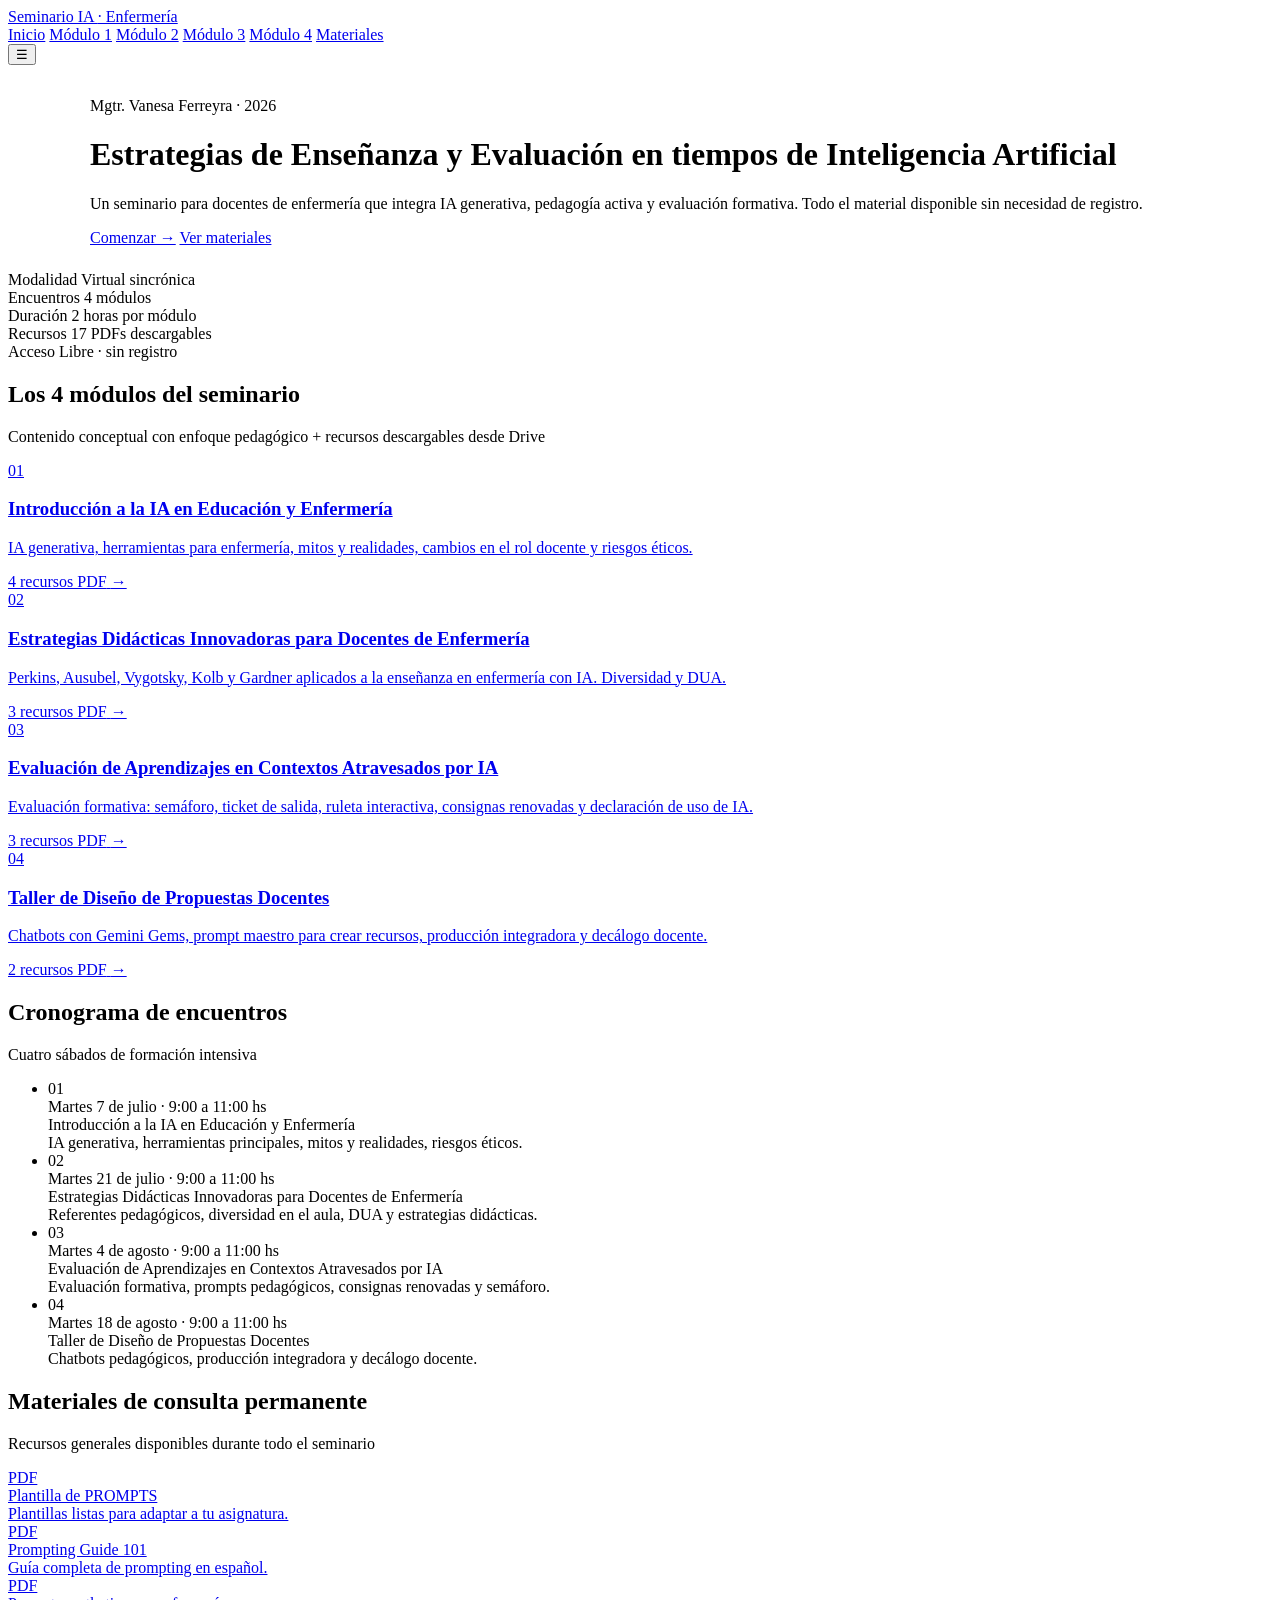
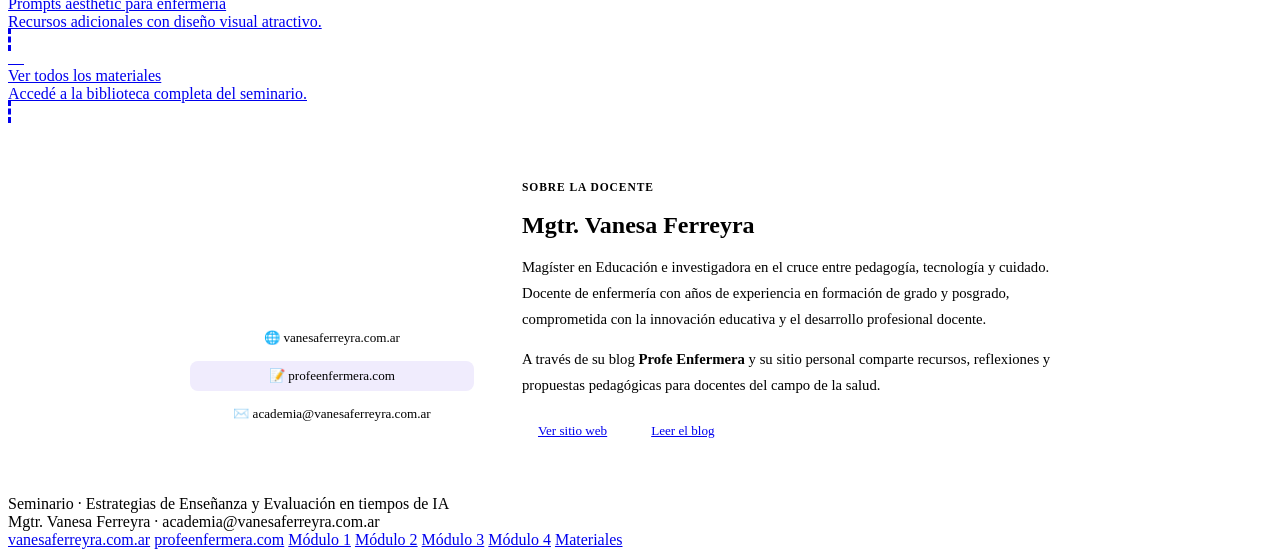
==== index.html @ 8adda46d "Agrego páginas" ====
<!DOCTYPE html>
<html lang="es">
<head>
  <meta charset="UTF-8">
  <meta name="viewport" content="width=device-width, initial-scale=1.0">
  <title>Seminario IA · Estrategias de Enseñanza y Evaluación</title>
  <link rel="preconnect" href="https://fonts.googleapis.com">
  <link href="https://fonts.googleapis.com/css2?family=Inter:wght@400;500;600;700;800&display=swap" rel="stylesheet">
  <link rel="stylesheet" href="assets/css/styles.css">
</head>
<body>

<header class="site-header">
  <div class="nav-inner">
    <a href="index.html" class="brand">Seminario IA <span>· Enfermería</span></a>
    <nav class="main-nav" id="mainNav">
      <a href="index.html" class="active">Inicio</a>
      <a href="modulo-1.html">Módulo 1</a>
      <a href="modulo-2.html">Módulo 2</a>
      <a href="modulo-3.html">Módulo 3</a>
      <a href="modulo-4.html">Módulo 4</a>
      <a href="materiales.html">Materiales</a>
    </nav>
    <button class="menu-btn" onclick="document.getElementById('mainNav').classList.toggle('open')" aria-label="Menú">☰</button>
  </div>
</header>

<main>
  <div class="hero" style="max-width:1100px; margin-left:auto; margin-right:auto; margin-top:2rem; margin-bottom:0;">
    <p class="eyebrow">Mgtr. Vanesa Ferreyra · 2026</p>
    <h1>Estrategias de Enseñanza y Evaluación en tiempos de Inteligencia Artificial</h1>
    <p class="lead">Un seminario para docentes de enfermería que integra IA generativa, pedagogía activa y evaluación formativa. Todo el material disponible sin necesidad de registro.</p>
    <div class="hero-actions">
      <a href="modulo-1.html" class="btn btn-white">Comenzar →</a>
      <a href="materiales.html" class="btn btn-outline-white">Ver materiales</a>
    </div>
  </div>

  <div class="container">
    <div class="info-strip" style="margin-top:1.5rem;">
      <div class="info-item">
        <span class="info-label">Modalidad</span>
        <span class="info-value">Virtual sincrónica</span>
      </div>
      <div class="info-item">
        <span class="info-label">Encuentros</span>
        <span class="info-value">4 módulos</span>
      </div>
      <div class="info-item">
        <span class="info-label">Duración</span>
        <span class="info-value">2 horas por módulo</span>
      </div>
      <div class="info-item">
        <span class="info-label">Recursos</span>
        <span class="info-value">17 PDFs descargables</span>
      </div>
      <div class="info-item">
        <span class="info-label">Acceso</span>
        <span class="info-value">Libre · sin registro</span>
      </div>
    </div>

    <section>
      <div class="section-header">
        <h2>Los 4 módulos del seminario</h2>
        <p>Contenido conceptual con enfoque pedagógico + recursos descargables desde Drive</p>
      </div>
      <div class="modules-grid">
        <a href="modulo-1.html" class="module-card m1">
          <div class="card-num">01</div>
          <h3>Introducción a la IA en Educación y Enfermería</h3>
          <p>IA generativa, herramientas para enfermería, mitos y realidades, cambios en el rol docente y riesgos éticos.</p>
          <div class="card-footer">
            <span class="badge">4 recursos PDF</span>
            <span class="arrow">→</span>
          </div>
        </a>
        <a href="modulo-2.html" class="module-card m2">
          <div class="card-num">02</div>
          <h3>Estrategias Didácticas Innovadoras para Docentes de Enfermería</h3>
          <p>Perkins, Ausubel, Vygotsky, Kolb y Gardner aplicados a la enseñanza en enfermería con IA. Diversidad y DUA.</p>
          <div class="card-footer">
            <span class="badge violet">3 recursos PDF</span>
            <span class="arrow">→</span>
          </div>
        </a>
        <a href="modulo-3.html" class="module-card m3">
          <div class="card-num">03</div>
          <h3>Evaluación de Aprendizajes en Contextos Atravesados por IA</h3>
          <p>Evaluación formativa: semáforo, ticket de salida, ruleta interactiva, consignas renovadas y declaración de uso de IA.</p>
          <div class="card-footer">
            <span class="badge">3 recursos PDF</span>
            <span class="arrow">→</span>
          </div>
        </a>
        <a href="modulo-4.html" class="module-card m4">
          <div class="card-num">04</div>
          <h3>Taller de Diseño de Propuestas Docentes</h3>
          <p>Chatbots con Gemini Gems, prompt maestro para crear recursos, producción integradora y decálogo docente.</p>
          <div class="card-footer">
            <span class="badge violet">2 recursos PDF</span>
            <span class="arrow">→</span>
          </div>
        </a>
      </div>
    </section>

    <section>
      <div class="section-header">
        <h2>Cronograma de encuentros</h2>
        <p>Cuatro sábados de formación intensiva</p>
      </div>
      <ul class="crono-list">
        <li class="crono-item">
          <div class="crono-dot">01</div>
          <div class="crono-body">
            <div class="crono-fecha">Martes 7 de julio · 9:00 a 11:00 hs</div>
            <div class="crono-titulo">Introducción a la IA en Educación y Enfermería</div>
            <div class="crono-desc">IA generativa, herramientas principales, mitos y realidades, riesgos éticos.</div>
          </div>
        </li>
        <li class="crono-item">
          <div class="crono-dot">02</div>
          <div class="crono-body">
            <div class="crono-fecha">Martes 21 de julio · 9:00 a 11:00 hs</div>
            <div class="crono-titulo">Estrategias Didácticas Innovadoras para Docentes de Enfermería</div>
            <div class="crono-desc">Referentes pedagógicos, diversidad en el aula, DUA y estrategias didácticas.</div>
          </div>
        </li>
        <li class="crono-item">
          <div class="crono-dot">03</div>
          <div class="crono-body">
            <div class="crono-fecha">Martes 4 de agosto · 9:00 a 11:00 hs</div>
            <div class="crono-titulo">Evaluación de Aprendizajes en Contextos Atravesados por IA</div>
            <div class="crono-desc">Evaluación formativa, prompts pedagógicos, consignas renovadas y semáforo.</div>
          </div>
        </li>
        <li class="crono-item">
          <div class="crono-dot">04</div>
          <div class="crono-body">
            <div class="crono-fecha">Martes 18 de agosto · 9:00 a 11:00 hs</div>
            <div class="crono-titulo">Taller de Diseño de Propuestas Docentes</div>
            <div class="crono-desc">Chatbots pedagógicos, producción integradora y decálogo docente.</div>
          </div>
        </li>
      </ul>
    </section>

    <section>
      <div class="section-header">
        <h2>Materiales de consulta permanente</h2>
        <p>Recursos generales disponibles durante todo el seminario</p>
      </div>
      <div class="mat-grid">
        <a href="https://drive.google.com/file/d/1xxf7FbeFFylWD41RnSIHN97Y6MqNfSrp/view?usp=sharing" target="_blank" rel="noopener" class="mat-card">
          <div class="mat-card-icon">PDF</div>
          <div>
            <div class="mat-card-title">Plantilla de PROMPTS</div>
            <div class="mat-card-desc">Plantillas listas para adaptar a tu asignatura.</div>
          </div>
        </a>
        <a href="https://drive.google.com/file/d/1szyNIgpSLmJM1_2e3MrMaSGgRlUHOUMF/view?usp=sharing" target="_blank" rel="noopener" class="mat-card">
          <div class="mat-card-icon">PDF</div>
          <div>
            <div class="mat-card-title">Prompting Guide 101</div>
            <div class="mat-card-desc">Guía completa de prompting en español.</div>
          </div>
        </a>
        <a href="https://drive.google.com/file/d/1QCzklN49kQYVPf1cTqtvOMLI3TJ10Muz/view?usp=sharing" target="_blank" rel="noopener" class="mat-card">
          <div class="mat-card-icon">PDF</div>
          <div>
            <div class="mat-card-title">Prompts aesthetic para enfermería</div>
            <div class="mat-card-desc">Recursos adicionales con diseño visual atractivo.</div>
          </div>
        </a>
        <a href="materiales.html" class="mat-card" style="border-style: dashed; background: var(--surface-soft);">
          <div class="mat-card-icon" style="background:var(--primary); color:white;">→</div>
          <div>
            <div class="mat-card-title" style="color: var(--primary);">Ver todos los materiales</div>
            <div class="mat-card-desc">Accedé a la biblioteca completa del seminario.</div>
          </div>
        </a>
      </div>
    </section>
  </div>
</main>


<section style="background: var(--surface); border-top: 1px solid var(--border); padding: 3rem 0;">
  <div class="container">
    <div style="display:grid; grid-template-columns:1fr 2fr; gap:3rem; align-items:center; max-width:900px; margin:0 auto;">
      <div style="text-align:center;">
        <div style="width:120px; height:120px; border-radius:50%; background:linear-gradient(135deg,var(--primary),var(--accent)); margin:0 auto 1rem; display:flex; align-items:center; justify-content:center; font-size:2.5rem; color:white; font-weight:700;">VF</div>
        <div style="display:flex; flex-direction:column; gap:8px; margin-top:1rem;">
          <a href="https://www.vanesaferreyra.com.ar" target="_blank" rel="noopener" style="display:flex; align-items:center; justify-content:center; gap:6px; font-size:0.82rem; color:var(--primary); text-decoration:none; padding:7px 12px; border:1px solid var(--border); border-radius:8px; background:var(--surface-soft); transition:all 0.2s;" onmouseover="this.style.borderColor='var(--primary)'" onmouseout="this.style.borderColor='var(--border)'">🌐 vanesaferreyra.com.ar</a>
          <a href="https://www.profeenfermera.com" target="_blank" rel="noopener" style="display:flex; align-items:center; justify-content:center; gap:6px; font-size:0.82rem; color:var(--accent); text-decoration:none; padding:7px 12px; border:1px solid var(--border); border-radius:8px; background:#f0ecfd; transition:all 0.2s;" onmouseover="this.style.borderColor='var(--accent)'" onmouseout="this.style.borderColor='var(--border)'">📝 profeenfermera.com</a>
          <a href="mailto:academia@vanesaferreyra.com.ar" style="display:flex; align-items:center; justify-content:center; gap:6px; font-size:0.82rem; color:var(--muted); text-decoration:none; padding:7px 12px; border:1px solid var(--border); border-radius:8px; background:var(--surface-soft); transition:all 0.2s;" onmouseover="this.style.borderColor='var(--primary)'" onmouseout="this.style.borderColor='var(--border)'">✉️ academia@vanesaferreyra.com.ar</a>
        </div>
      </div>
      <div>
        <p style="font-size:0.72rem; color:var(--primary); font-weight:700; text-transform:uppercase; letter-spacing:0.08em; margin-bottom:0.5rem;">Sobre la docente</p>
        <h2 style="font-size:1.5rem; font-weight:700; margin-bottom:1rem;">Mgtr. Vanesa Ferreyra</h2>
        <p style="font-size:0.92rem; color:var(--muted); line-height:1.75; margin-bottom:0.75rem;">Magíster en Educación e investigadora en el cruce entre pedagogía, tecnología y cuidado. Docente de enfermería con años de experiencia en formación de grado y posgrado, comprometida con la innovación educativa y el desarrollo profesional docente.</p>
        <p style="font-size:0.92rem; color:var(--muted); line-height:1.75; margin-bottom:1rem;">A través de su blog <strong style="color:var(--primary);">Profe Enfermera</strong> y su sitio personal comparte recursos, reflexiones y propuestas pedagógicas para docentes del campo de la salud.</p>
        <div style="display:flex; gap:0.75rem; flex-wrap:wrap;">
          <a href="https://www.vanesaferreyra.com.ar" target="_blank" rel="noopener" class="btn btn-primary" style="font-size:0.82rem; padding:8px 16px;">Ver sitio web</a>
          <a href="https://www.profeenfermera.com" target="_blank" rel="noopener" class="btn btn-soft" style="font-size:0.82rem; padding:8px 16px;">Leer el blog</a>
        </div>
      </div>
    </div>
  </div>
</section>

<footer class="site-footer">
  <div class="footer-inner">
    <div>
      <div class="footer-brand">Seminario · Estrategias de Enseñanza y Evaluación en tiempos de IA</div>
      <div class="footer-sub">Mgtr. Vanesa Ferreyra · academia@vanesaferreyra.com.ar</div>
    </div>
    <div class="footer-links">
      <a href="https://www.vanesaferreyra.com.ar" target="_blank" rel="noopener">vanesaferreyra.com.ar</a>
      <a href="https://www.profeenfermera.com" target="_blank" rel="noopener">profeenfermera.com</a>
      <a href="modulo-1.html">Módulo 1</a>
      <a href="modulo-2.html">Módulo 2</a>
      <a href="modulo-3.html">Módulo 3</a>
      <a href="modulo-4.html">Módulo 4</a>
      <a href="materiales.html">Materiales</a>
    </div>
  </div>
</footer>

</body>
</html>
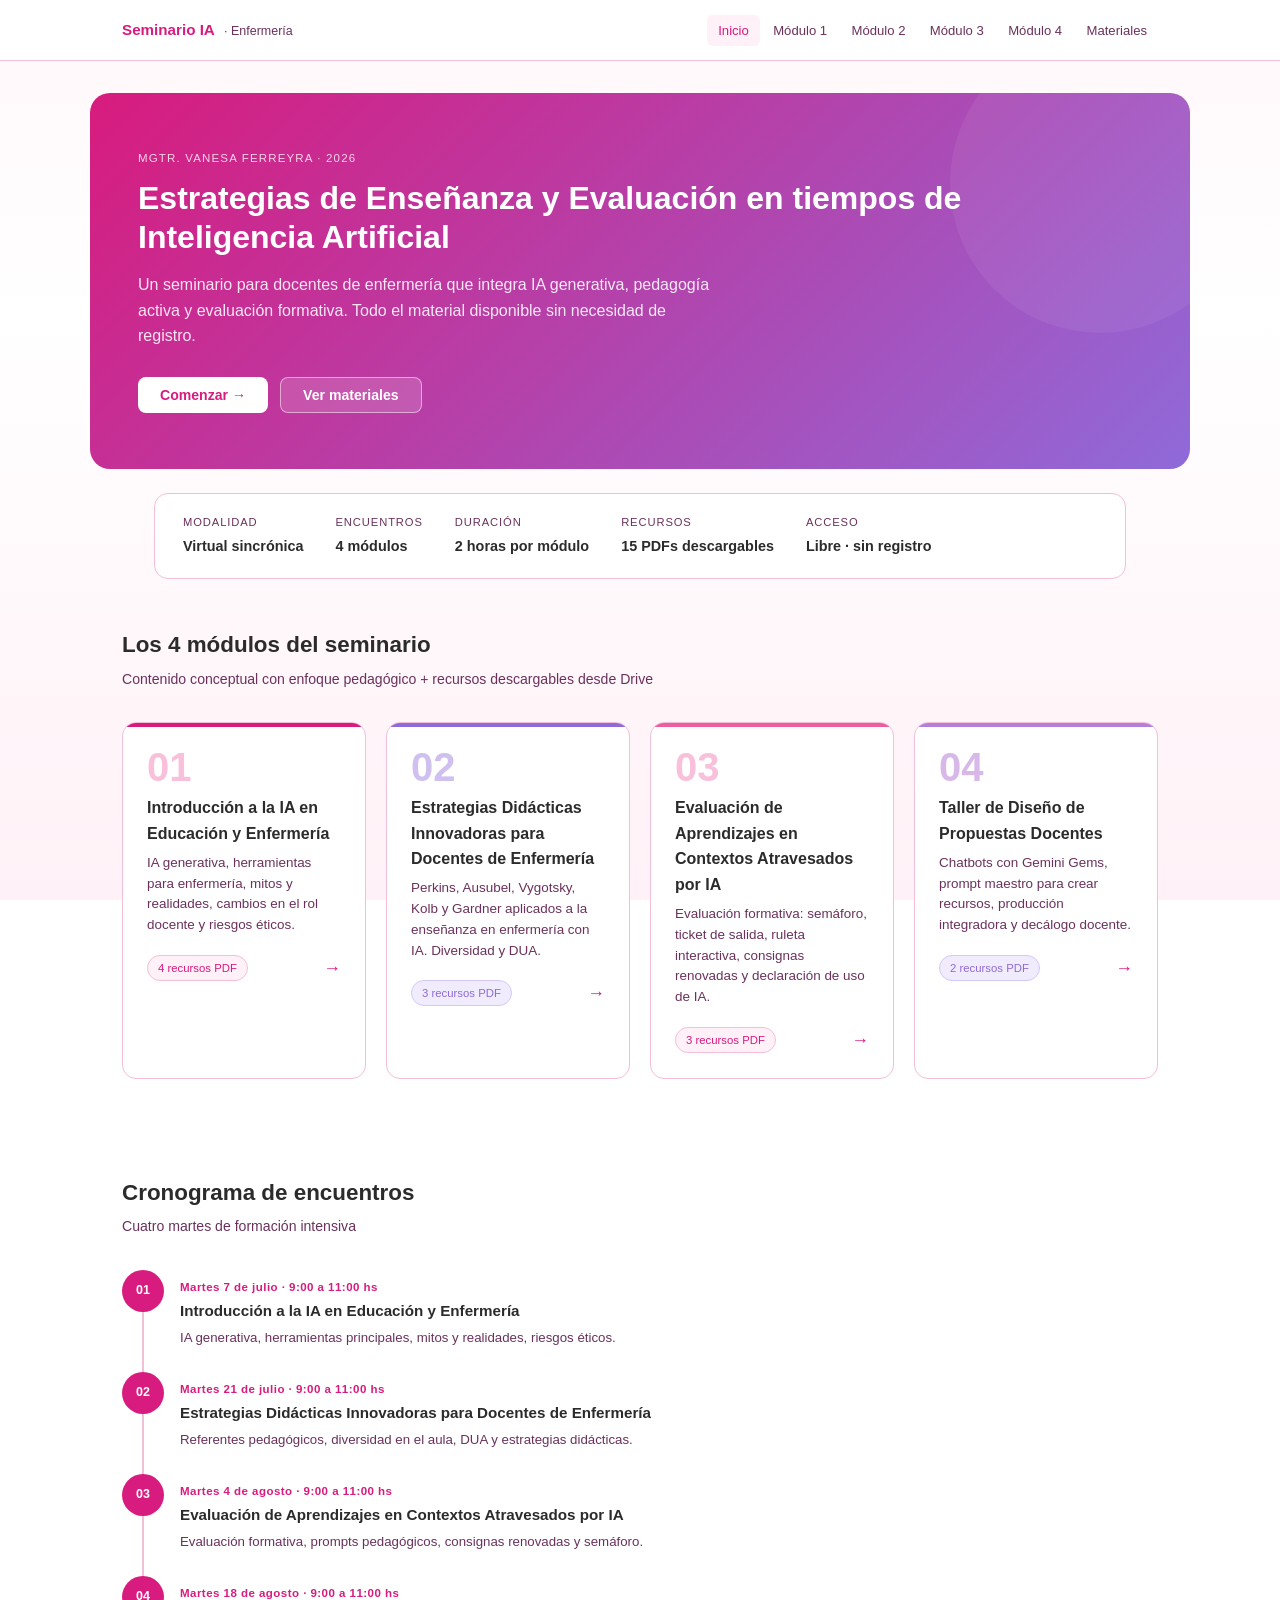
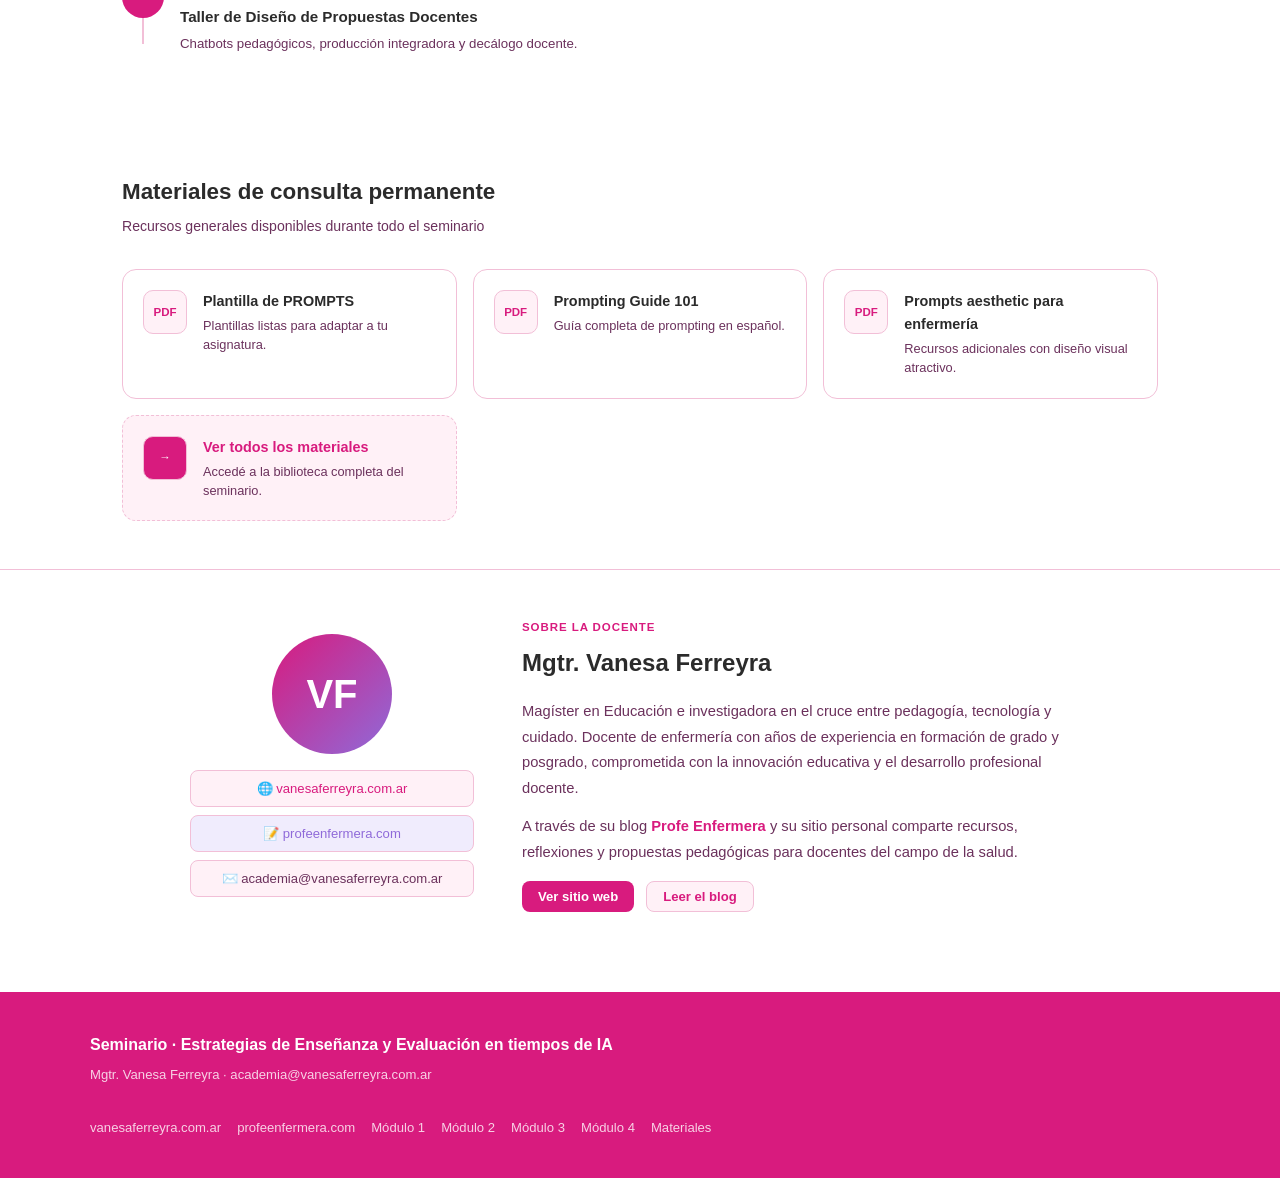
==== commit ec496422: "Corregir incoherencia cronograma (martes) y conteo de PDFs (15)" ====
--- a/index.html
+++ b/index.html
@@ -52,7 +52,7 @@
       </div>
       <div class="info-item">
         <span class="info-label">Recursos</span>
-        <span class="info-value">17 PDFs descargables</span>
+        <span class="info-value">15 PDFs descargables</span>
       </div>
       <div class="info-item">
         <span class="info-label">Acceso</span>
@@ -108,7 +108,7 @@
     <section>
       <div class="section-header">
         <h2>Cronograma de encuentros</h2>
-        <p>Cuatro sábados de formación intensiva</p>
+        <p>Cuatro martes de formación intensiva</p>
       </div>
       <ul class="crono-list">
         <li class="crono-item">
--- a/assets/css/styles.css
+++ b/assets/css/styles.css
@@ -0,0 +1,320 @@
+:root {
+  --bg: #fff7fb;
+  --surface: #ffffff;
+  --surface-soft: #fff1f7;
+  --primary: #d81b7e;
+  --primary-soft: #ec5f9e;
+  --accent: #8f6ad9;
+  --border: #f2bfd7;
+  --text: #2b2b2b;
+  --muted: #6b315c;
+  --shadow: 0 10px 30px rgba(216,27,126,0.12);
+}
+
+*{margin:0;padding:0;box-sizing:border-box;}
+
+body {
+  font-family: 'Inter', -apple-system, BlinkMacSystemFont, 'Segoe UI', sans-serif;
+  background: linear-gradient(180deg, #fff7fb 0%, #ffffff 35%, #fff1f7 100%);
+  background-attachment: fixed;
+  color: var(--text);
+  line-height: 1.6;
+  min-height: 100vh;
+}
+
+/* ── HEADER ── */
+.site-header {
+  position: sticky; top: 0; z-index: 100;
+  background: rgba(255,255,255,0.92);
+  backdrop-filter: blur(10px);
+  border-bottom: 1px solid var(--border);
+}
+.nav-inner {
+  max-width: 1100px; margin: 0 auto;
+  display: flex; align-items: center;
+  height: 60px; padding: 0 2rem; gap: 1.5rem;
+}
+.brand {
+  font-size: 0.95rem; font-weight: 700; color: var(--primary);
+  text-decoration: none; white-space: nowrap;
+}
+.brand span { color: var(--muted); font-weight: 400; font-size: 0.78rem; margin-left: 0.35rem; }
+.main-nav { display: flex; gap: 0.15rem; margin-left: auto; }
+.main-nav a {
+  font-size: 0.82rem; color: var(--muted); text-decoration: none;
+  padding: 5px 11px; border-radius: 6px; transition: all 0.2s; white-space: nowrap;
+}
+.main-nav a:hover, .main-nav a.active { color: var(--primary); background: var(--surface-soft); }
+.menu-btn {
+  display: none; background: none; border: 1px solid var(--border);
+  border-radius: 6px; padding: 5px 8px; cursor: pointer; color: var(--muted);
+  font-size: 1.1rem; line-height: 1; margin-left: auto;
+}
+
+/* ── CONTAINER ── */
+.container { max-width: 1100px; margin: 0 auto; padding: 0 2rem; }
+
+/* ── HERO (index) ── */
+.hero {
+  background: linear-gradient(135deg, var(--primary) 0%, var(--accent) 100%);
+  border-radius: 20px; padding: 3.5rem 3rem;
+  margin: 2rem; color: white; position: relative; overflow: hidden;
+}
+.hero::after {
+  content: ''; position: absolute; right: -60px; top: -60px;
+  width: 300px; height: 300px; border-radius: 50%;
+  background: rgba(255,255,255,0.06); pointer-events: none;
+}
+.hero .eyebrow {
+  font-size: 0.72rem; letter-spacing: 0.1em; text-transform: uppercase;
+  opacity: 0.8; margin-bottom: 0.75rem;
+}
+.hero h1 { font-size: 2rem; font-weight: 700; line-height: 1.2; margin-bottom: 1rem; }
+.hero .lead { font-size: 1rem; opacity: 0.88; max-width: 580px; margin-bottom: 1.75rem; }
+.hero-actions { display: flex; gap: 0.75rem; flex-wrap: wrap; }
+
+/* ── BUTTONS ── */
+.btn {
+  padding: 10px 22px; border-radius: 8px; font-size: 0.88rem; font-weight: 600;
+  text-decoration: none; display: inline-flex; align-items: center; gap: 6px;
+  cursor: pointer; border: none; transition: all 0.2s; line-height: 1;
+}
+.btn-white { background: white; color: var(--primary); }
+.btn-white:hover { background: #fff1f7; }
+.btn-outline-white { background: rgba(255,255,255,0.15); color: white; border: 1.5px solid rgba(255,255,255,0.5); }
+.btn-outline-white:hover { background: rgba(255,255,255,0.25); }
+.btn-primary { background: var(--primary); color: white; }
+.btn-primary:hover { background: var(--primary-soft); }
+.btn-soft { background: var(--surface-soft); color: var(--primary); border: 1px solid var(--border); }
+.btn-soft:hover { background: var(--border); }
+
+/* ── INFO STRIP ── */
+.info-strip {
+  display: flex; gap: 2rem; flex-wrap: wrap;
+  background: var(--surface); border: 1px solid var(--border);
+  border-radius: 14px; padding: 1.25rem 1.75rem; margin: 0 2rem 0;
+}
+.info-item { display: flex; flex-direction: column; }
+.info-label { font-size: 0.7rem; text-transform: uppercase; letter-spacing: 0.08em; color: var(--muted); margin-bottom: 3px; }
+.info-value { font-size: 0.9rem; font-weight: 600; color: var(--text); }
+
+/* ── SECTIONS ── */
+section { padding: 3rem 0; }
+.section-header { margin-bottom: 2rem; }
+.section-header h2 { font-size: 1.4rem; font-weight: 700; margin-bottom: 0.3rem; }
+.section-header p { color: var(--muted); font-size: 0.88rem; }
+
+/* ── MODULE CARDS (index) ── */
+.modules-grid { display: grid; grid-template-columns: repeat(auto-fit, minmax(240px, 1fr)); gap: 1.25rem; }
+.module-card {
+  background: var(--surface); border: 1px solid var(--border); border-radius: 14px;
+  padding: 1.5rem; text-decoration: none; color: inherit; display: block;
+  position: relative; overflow: hidden; transition: all 0.25s;
+}
+.module-card:hover { transform: translateY(-4px); box-shadow: var(--shadow); border-color: var(--primary-soft); }
+.module-card::before { content:''; position: absolute; top:0; left:0; right:0; height: 4px; }
+.m1::before { background: var(--primary); }
+.m2::before { background: var(--accent); }
+.m3::before { background: var(--primary-soft); }
+.m4::before { background: #b47fd9; }
+.card-num { font-size: 2.5rem; font-weight: 800; margin-bottom: 0.5rem; line-height: 1; }
+.m1 .card-num,.m3 .card-num { color: #f9c0db; }
+.m2 .card-num { color: #cfc0f0; }
+.m4 .card-num { color: #d8b8e8; }
+.module-card h3 { font-size: 1rem; font-weight: 700; margin-bottom: 0.4rem; }
+.module-card p { font-size: 0.84rem; color: var(--muted); line-height: 1.55; }
+.card-footer { margin-top: 1.1rem; display: flex; align-items: center; justify-content: space-between; }
+.badge {
+  font-size: 0.71rem; border-radius: 100px; padding: 3px 10px;
+  background: var(--surface-soft); color: var(--primary); border: 1px solid var(--border);
+  font-weight: 500;
+}
+.badge.violet { background: #f0ecfd; color: var(--accent); border-color: #d5c8f7; }
+.arrow { color: var(--primary); font-size: 1.1rem; }
+
+/* ── CRONOGRAMA ── */
+.crono-list { list-style: none; padding: 0; margin: 0; position: relative; }
+.crono-list::before {
+  content: ''; position: absolute; left: 20px; top: 10px; bottom: 10px;
+  width: 2px; background: var(--border);
+}
+.crono-item { display: flex; gap: 1rem; margin-bottom: 1.5rem; position: relative; }
+.crono-dot {
+  width: 42px; height: 42px; border-radius: 50%;
+  background: var(--primary); color: white; flex-shrink: 0;
+  display: flex; align-items: center; justify-content: center;
+  font-size: 0.78rem; font-weight: 700; position: relative; z-index: 1;
+}
+.crono-body { padding-top: 8px; }
+.crono-fecha { font-size: 0.72rem; color: var(--primary); font-weight: 700; letter-spacing: 0.04em; margin-bottom: 3px; }
+.crono-titulo { font-size: 0.95rem; font-weight: 600; margin-bottom: 3px; }
+.crono-desc { font-size: 0.83rem; color: var(--muted); }
+
+/* ── PAGE HERO (módulos) ── */
+.page-hero {
+  background: linear-gradient(135deg, var(--primary) 0%, var(--accent) 100%);
+  border-radius: 16px; padding: 2.5rem; margin: 1.75rem 0; color: white;
+}
+.page-hero .mod-label {
+  font-size: 0.7rem; letter-spacing: 0.1em; text-transform: uppercase;
+  opacity: 0.75; margin-bottom: 0.5rem;
+}
+.page-hero h1 { font-size: 1.7rem; font-weight: 700; margin-bottom: 0.5rem; }
+.page-hero p { opacity: 0.88; font-size: 0.95rem; }
+
+/* ── CONTENT LAYOUT ── */
+.content-body { display: grid; grid-template-columns: 1fr 290px; gap: 2.5rem; align-items: start; padding-bottom: 4rem; }
+
+/* ── PROSE ── */
+.prose h2 {
+  font-size: 1.2rem; font-weight: 700; color: var(--primary);
+  margin: 2.25rem 0 0.75rem; padding-top: 2.25rem; border-top: 1px solid var(--border);
+}
+.prose h2:first-child { border-top: none; padding-top: 0; margin-top: 0; }
+.prose h3 { font-size: 0.98rem; font-weight: 700; color: var(--text); margin: 1.5rem 0 0.5rem; }
+.prose p { margin-bottom: 0.9rem; font-size: 0.93rem; line-height: 1.75; }
+.prose ul { margin: 0.5rem 0 1rem 1.25rem; }
+.prose ul li { font-size: 0.93rem; margin-bottom: 0.45rem; line-height: 1.65; }
+.prose strong { color: var(--primary); font-weight: 600; }
+.prose em { color: var(--muted); font-style: italic; }
+
+.tip-box {
+  background: var(--surface-soft); border: 1px solid var(--border);
+  border-left: 4px solid var(--primary); border-radius: 0 10px 10px 0;
+  padding: 1rem 1.25rem; margin: 1.25rem 0; font-size: 0.88rem;
+  color: var(--muted); line-height: 1.65;
+}
+.tip-box strong { color: var(--primary); font-weight: 700; }
+
+.myth-table { width: 100%; border-collapse: collapse; margin: 1rem 0; font-size: 0.86rem; border-radius: 10px; overflow: hidden; }
+.myth-table thead th { background: var(--primary); color: white; padding: 10px 14px; text-align: left; }
+.myth-table tbody td { padding: 10px 14px; border-bottom: 1px solid var(--border); vertical-align: top; line-height: 1.55; }
+.myth-table tbody tr:nth-child(even) td { background: var(--surface-soft); }
+.myth-table tbody td:first-child { color: var(--muted); font-style: italic; }
+
+.example-box { margin: 1rem 0; display: flex; flex-direction: column; gap: 6px; }
+.ex-bad { padding: 10px 14px; border-radius: 8px; font-size: 0.87rem; background: #fff0f0; border: 1px solid #ffd0d0; color: #8b2020; }
+.ex-good { padding: 10px 14px; border-radius: 8px; font-size: 0.87rem; background: #f0fbf0; border: 1px solid #b8e8b8; color: #2a6e2a; }
+
+.prompt-box {
+  background: #1e1b2e; color: #cdd6f4; border-radius: 12px;
+  padding: 1.5rem; font-family: 'Courier New', monospace; font-size: 0.81rem;
+  line-height: 1.75; margin: 1rem 0; overflow-x: auto; position: relative;
+}
+.prompt-box .prompt-label {
+  position: absolute; top: 10px; right: 14px;
+  font-size: 0.65rem; color: #6e6a8e; text-transform: uppercase; letter-spacing: 0.1em; font-family: sans-serif;
+}
+
+.decalogo { counter-reset: deca; list-style: none; margin: 0; padding: 0; }
+.decalogo li {
+  counter-increment: deca; padding: 0.9rem 1rem 0.9rem 3.5rem;
+  position: relative; border-bottom: 1px solid var(--border);
+  font-size: 0.9rem; line-height: 1.65;
+}
+.decalogo li:last-child { border-bottom: none; }
+.decalogo li::before {
+  content: counter(deca, decimal-leading-zero);
+  position: absolute; left: 0.75rem; top: 0.9rem;
+  font-size: 1rem; font-weight: 800; color: var(--primary); opacity: 0.45;
+}
+
+/* ── ASIDE ── */
+.aside-sticky { position: sticky; top: 80px; }
+.aside-card {
+  background: var(--surface); border: 1px solid var(--border);
+  border-radius: 14px; padding: 1.25rem; margin-bottom: 1.25rem;
+}
+.aside-card h4 {
+  font-size: 0.72rem; font-weight: 700; color: var(--muted);
+  text-transform: uppercase; letter-spacing: 0.07em; margin-bottom: 1rem;
+}
+.pdf-link {
+  display: flex; align-items: flex-start; gap: 10px;
+  padding: 10px 0; border-bottom: 1px solid var(--border);
+  text-decoration: none; color: inherit; transition: all 0.2s;
+}
+.pdf-link:last-child { border-bottom: none; padding-bottom: 0; }
+.pdf-link:hover .pdf-title { color: var(--primary); }
+.pdf-icon {
+  width: 34px; height: 34px; border-radius: 8px; flex-shrink: 0;
+  background: var(--surface-soft); border: 1px solid var(--border);
+  display: flex; align-items: center; justify-content: center;
+  font-size: 0.65rem; font-weight: 800; color: var(--primary);
+}
+.pdf-title { font-size: 0.82rem; font-weight: 600; line-height: 1.35; margin-bottom: 2px; }
+.pdf-sub { font-size: 0.72rem; color: var(--muted); }
+.pdf-info { flex: 1; }
+
+.nav-modulos { display: flex; flex-direction: column; gap: 6px; }
+.nav-modulos a {
+  display: flex; align-items: center; gap: 8px;
+  padding: 8px 10px; border-radius: 8px; text-decoration: none;
+  font-size: 0.83rem; color: var(--muted); transition: all 0.2s;
+}
+.nav-modulos a:hover { background: var(--surface-soft); color: var(--primary); }
+.nav-modulos a.active { background: var(--surface-soft); color: var(--primary); font-weight: 600; }
+.nav-modulos .mod-num { font-size: 0.7rem; font-weight: 700; opacity: 0.5; width: 20px; }
+
+/* ── NAV PREV/NEXT ── */
+.nav-prev-next { display: flex; gap: 1rem; margin-top: 3rem; padding-top: 2rem; border-top: 1px solid var(--border); }
+.nav-prev-next a {
+  flex: 1; padding: 1rem 1.25rem; border-radius: 10px; border: 1px solid var(--border);
+  text-decoration: none; color: inherit; transition: all 0.2s;
+}
+.nav-prev-next a:hover { border-color: var(--primary); background: var(--surface-soft); }
+.nav-prev-next .npn-label { font-size: 0.7rem; color: var(--muted); margin-bottom: 4px; }
+.nav-prev-next .npn-title { font-size: 0.9rem; font-weight: 700; color: var(--primary); }
+.nav-prev-next a.next { text-align: right; }
+
+/* ── FOOTER ── */
+.site-footer { background: var(--primary); color: white; padding: 2.5rem 2rem; margin-top: 2rem; }
+.footer-inner {
+  max-width: 1100px; margin: 0 auto;
+  display: flex; align-items: flex-start; justify-content: space-between; gap: 2rem; flex-wrap: wrap;
+}
+.footer-brand { font-size: 1rem; font-weight: 700; margin-bottom: 0.4rem; }
+.footer-sub { font-size: 0.82rem; opacity: 0.8; }
+.footer-links { display: flex; gap: 1rem; flex-wrap: wrap; }
+.footer-links a { font-size: 0.82rem; color: white; opacity: 0.8; text-decoration: none; }
+.footer-links a:hover { opacity: 1; }
+
+/* ── MATERIALES ── */
+.mat-grid { display: grid; grid-template-columns: repeat(auto-fit, minmax(260px, 1fr)); gap: 1rem; }
+.mat-card {
+  background: var(--surface); border: 1px solid var(--border); border-radius: 14px;
+  padding: 1.25rem; text-decoration: none; color: inherit; display: flex;
+  align-items: flex-start; gap: 1rem; transition: all 0.2s;
+}
+.mat-card:hover { box-shadow: var(--shadow); border-color: var(--primary-soft); transform: translateY(-2px); }
+.mat-card-icon {
+  width: 44px; height: 44px; border-radius: 10px; flex-shrink: 0;
+  background: var(--surface-soft); border: 1px solid var(--border);
+  display: flex; align-items: center; justify-content: center;
+  font-size: 0.72rem; font-weight: 800; color: var(--primary);
+}
+.mat-card-title { font-size: 0.9rem; font-weight: 700; margin-bottom: 3px; }
+.mat-card-desc { font-size: 0.8rem; color: var(--muted); line-height: 1.5; }
+
+/* ── RESPONSIVE ── */
+@media (max-width: 900px) {
+  .content-body { grid-template-columns: 1fr; }
+  .aside-sticky { position: static; }
+  .content-aside { order: -1; }
+}
+@media (max-width: 768px) {
+  .hero { margin: 1rem; padding: 2rem 1.5rem; border-radius: 14px; }
+  .hero h1 { font-size: 1.5rem; }
+  .container { padding: 0 1rem; }
+  .main-nav { display: none; flex-direction: column; position: absolute; top: 60px; left: 0; right: 0; background: rgba(255,255,255,0.98); border-bottom: 1px solid var(--border); padding: 1rem; gap: 4px; }
+  .main-nav.open { display: flex; }
+  .menu-btn { display: block; }
+  .info-strip { margin: 0 1rem; gap: 1rem; }
+  .modules-grid { grid-template-columns: 1fr 1fr; }
+  .footer-inner { flex-direction: column; }
+  .nav-prev-next { flex-direction: column; }
+}
+@media (max-width: 480px) {
+  .modules-grid { grid-template-columns: 1fr; }
+  .page-hero h1 { font-size: 1.4rem; }
+}
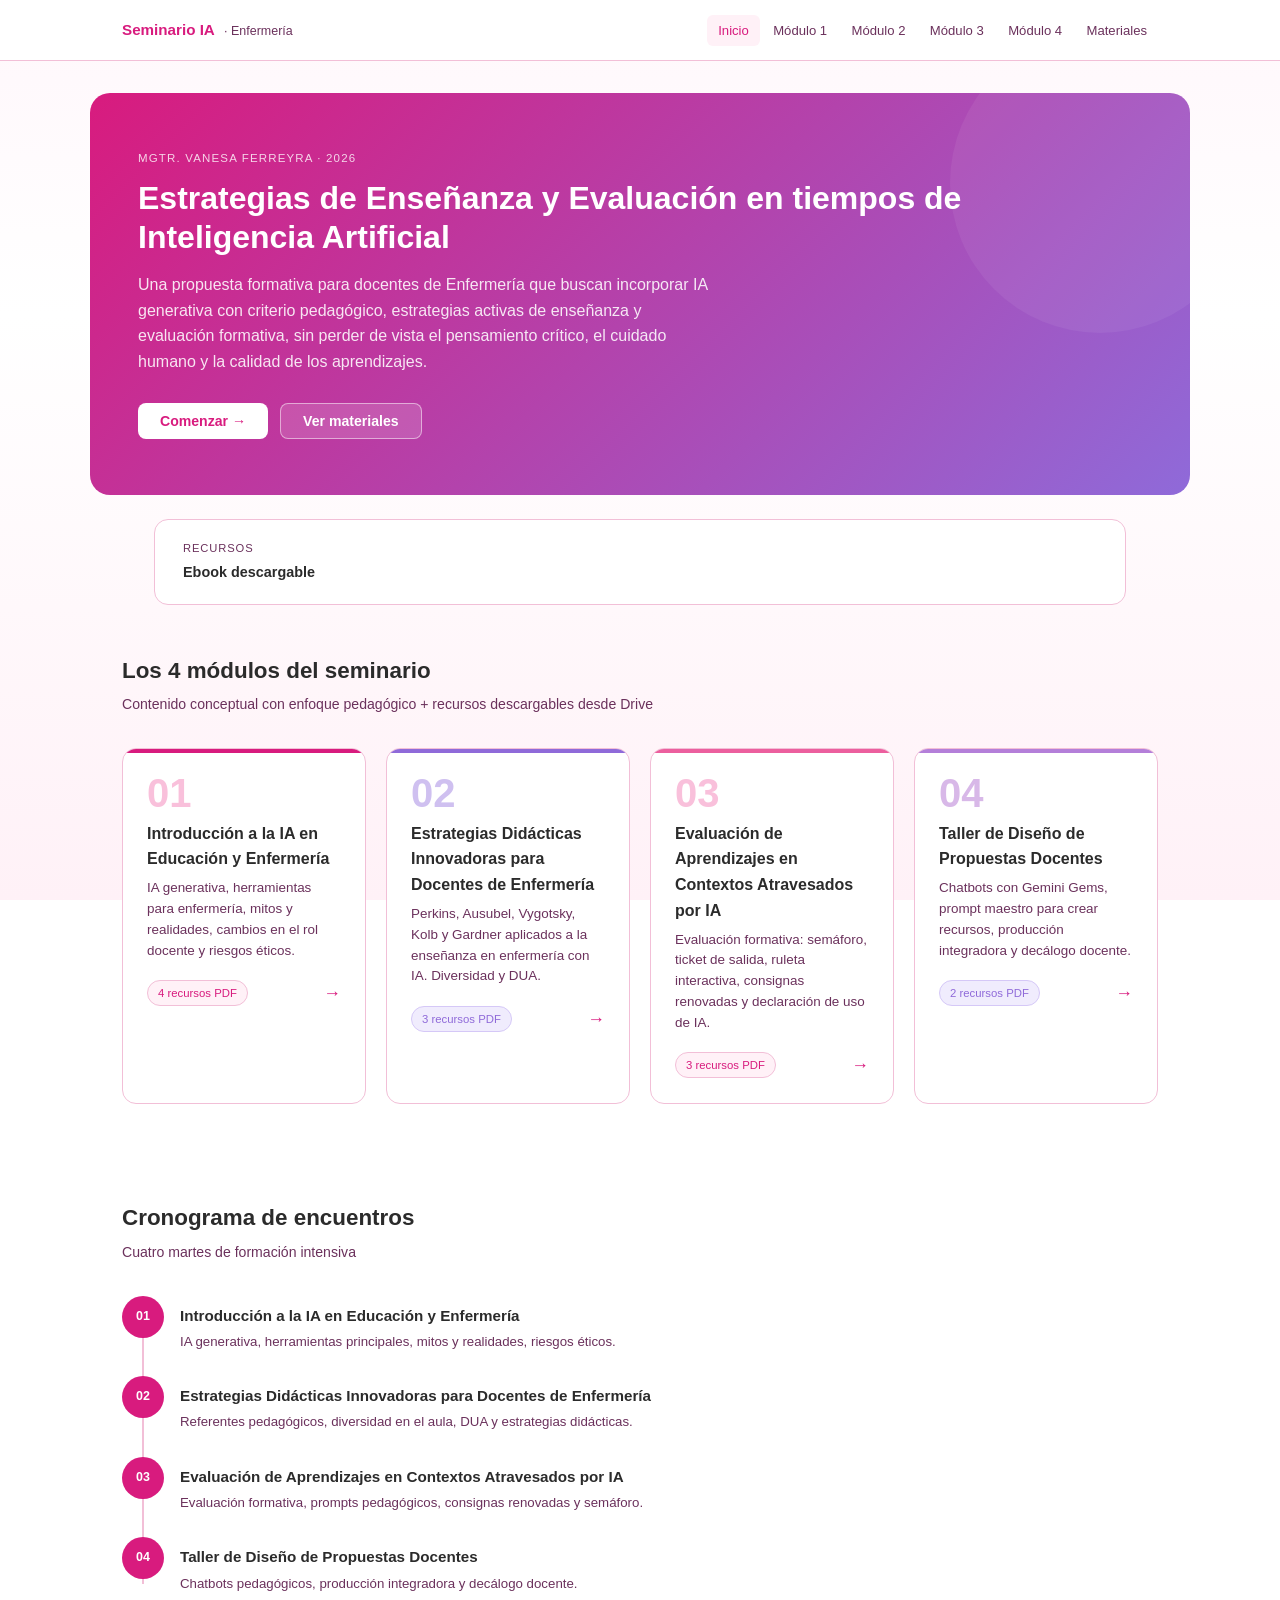
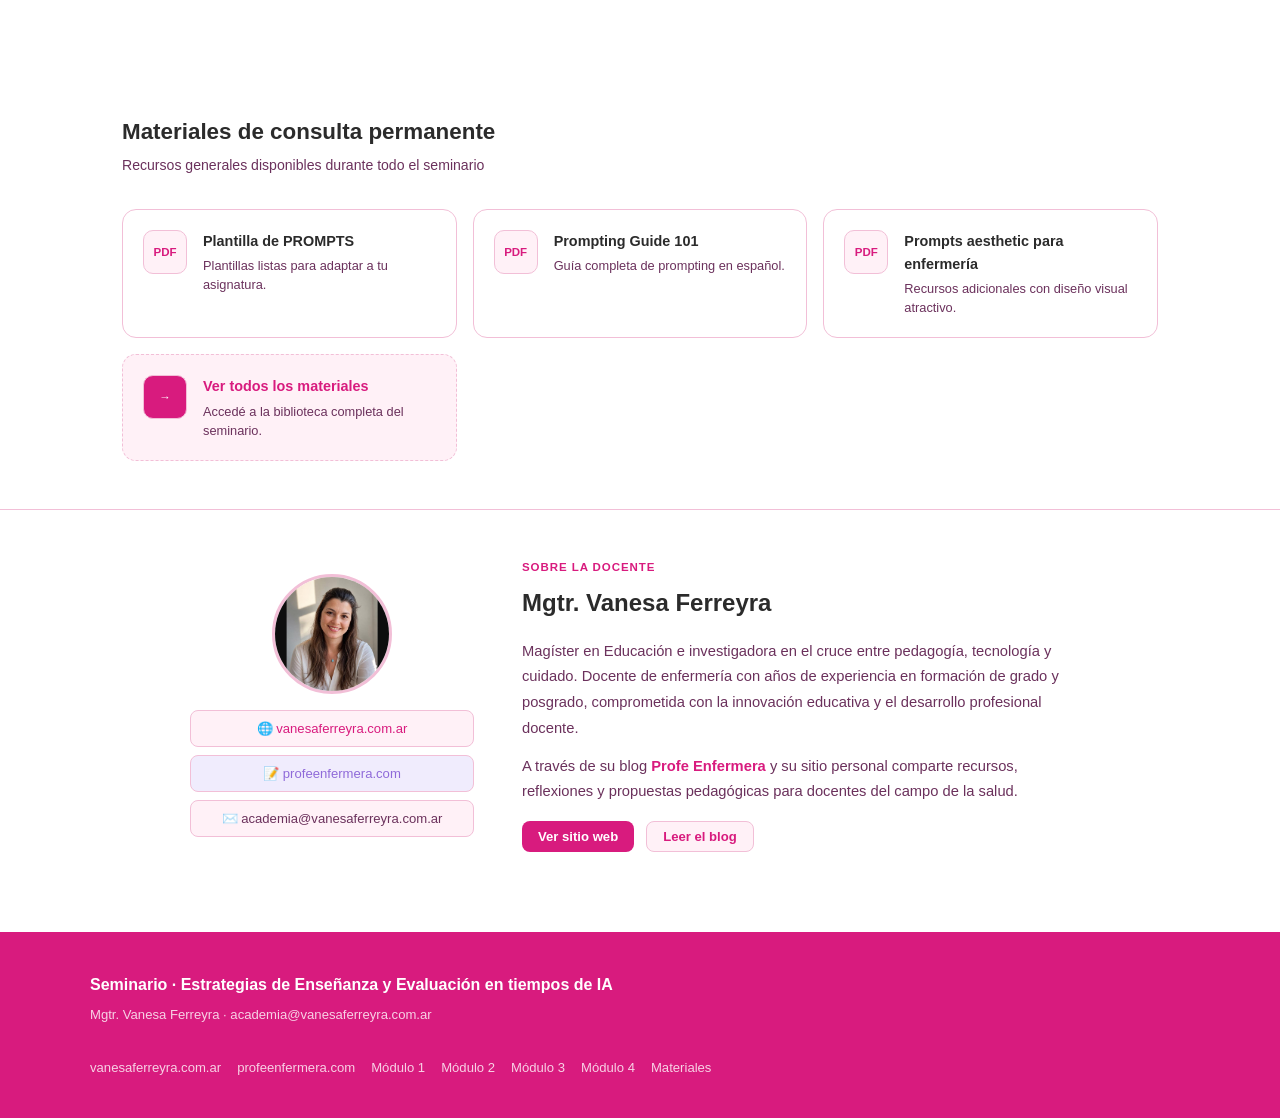
==== commit 3b49b1e5: "Actualizar index.html: nuevo texto principal, simplificar recursos, foto en sección docente y quitar" ====
--- a/index.html
+++ b/index.html
@@ -29,7 +29,7 @@
   <div class="hero" style="max-width:1100px; margin-left:auto; margin-right:auto; margin-top:2rem; margin-bottom:0;">
     <p class="eyebrow">Mgtr. Vanesa Ferreyra · 2026</p>
     <h1>Estrategias de Enseñanza y Evaluación en tiempos de Inteligencia Artificial</h1>
-    <p class="lead">Un seminario para docentes de enfermería que integra IA generativa, pedagogía activa y evaluación formativa. Todo el material disponible sin necesidad de registro.</p>
+    <p class="lead">Una propuesta formativa para docentes de Enfermería que buscan incorporar IA generativa con criterio pedagógico, estrategias activas de enseñanza y evaluación formativa, sin perder de vista el pensamiento crítico, el cuidado humano y la calidad de los aprendizajes.</p>
     <div class="hero-actions">
       <a href="modulo-1.html" class="btn btn-white">Comenzar →</a>
       <a href="materiales.html" class="btn btn-outline-white">Ver materiales</a>
@@ -39,26 +39,10 @@
   <div class="container">
     <div class="info-strip" style="margin-top:1.5rem;">
       <div class="info-item">
-        <span class="info-label">Modalidad</span>
-        <span class="info-value">Virtual sincrónica</span>
-      </div>
-      <div class="info-item">
-        <span class="info-label">Encuentros</span>
-        <span class="info-value">4 módulos</span>
-      </div>
-      <div class="info-item">
-        <span class="info-label">Duración</span>
-        <span class="info-value">2 horas por módulo</span>
-      </div>
-      <div class="info-item">
-        <span class="info-label">Recursos</span>
-        <span class="info-value">15 PDFs descargables</span>
-      </div>
-      <div class="info-item">
-        <span class="info-label">Acceso</span>
-        <span class="info-value">Libre · sin registro</span>
-      </div>
-    </div>
+                <span class="info-label">Recursos</span>
+                <span class="info-value">Ebook descargable</span>
+      </div>
+      </div>
 
     <section>
       <div class="section-header">
@@ -114,32 +98,28 @@
         <li class="crono-item">
           <div class="crono-dot">01</div>
           <div class="crono-body">
-            <div class="crono-fecha">Martes 7 de julio · 9:00 a 11:00 hs</div>
-            <div class="crono-titulo">Introducción a la IA en Educación y Enfermería</div>
+<div class="crono-titulo">Introducción a la IA en Educación y Enfermería</div>
             <div class="crono-desc">IA generativa, herramientas principales, mitos y realidades, riesgos éticos.</div>
           </div>
         </li>
         <li class="crono-item">
           <div class="crono-dot">02</div>
           <div class="crono-body">
-            <div class="crono-fecha">Martes 21 de julio · 9:00 a 11:00 hs</div>
-            <div class="crono-titulo">Estrategias Didácticas Innovadoras para Docentes de Enfermería</div>
+<div class="crono-titulo">Estrategias Didácticas Innovadoras para Docentes de Enfermería</div>
             <div class="crono-desc">Referentes pedagógicos, diversidad en el aula, DUA y estrategias didácticas.</div>
           </div>
         </li>
         <li class="crono-item">
           <div class="crono-dot">03</div>
           <div class="crono-body">
-            <div class="crono-fecha">Martes 4 de agosto · 9:00 a 11:00 hs</div>
-            <div class="crono-titulo">Evaluación de Aprendizajes en Contextos Atravesados por IA</div>
+<div class="crono-titulo">Evaluación de Aprendizajes en Contextos Atravesados por IA</div>
             <div class="crono-desc">Evaluación formativa, prompts pedagógicos, consignas renovadas y semáforo.</div>
           </div>
         </li>
         <li class="crono-item">
           <div class="crono-dot">04</div>
           <div class="crono-body">
-            <div class="crono-fecha">Martes 18 de agosto · 9:00 a 11:00 hs</div>
-            <div class="crono-titulo">Taller de Diseño de Propuestas Docentes</div>
+<div class="crono-titulo">Taller de Diseño de Propuestas Docentes</div>
             <div class="crono-desc">Chatbots pedagógicos, producción integradora y decálogo docente.</div>
           </div>
         </li>
@@ -190,7 +170,7 @@
   <div class="container">
     <div style="display:grid; grid-template-columns:1fr 2fr; gap:3rem; align-items:center; max-width:900px; margin:0 auto;">
       <div style="text-align:center;">
-        <div style="width:120px; height:120px; border-radius:50%; background:linear-gradient(135deg,var(--primary),var(--accent)); margin:0 auto 1rem; display:flex; align-items:center; justify-content:center; font-size:2.5rem; color:white; font-weight:700;">VF</div>
+                  <a href="quien-soy.html" style="display:block; width:120px; height:120px; margin:0 auto 1rem;"><img src="assets/img/vanesa.jpg" alt="Mgtr. Vanesa Ferreyra" style="width:120px; height:120px; border-radius:50%; object-fit:cover; object-position:top; border:3px solid var(--border);"></a>
         <div style="display:flex; flex-direction:column; gap:8px; margin-top:1rem;">
           <a href="https://www.vanesaferreyra.com.ar" target="_blank" rel="noopener" style="display:flex; align-items:center; justify-content:center; gap:6px; font-size:0.82rem; color:var(--primary); text-decoration:none; padding:7px 12px; border:1px solid var(--border); border-radius:8px; background:var(--surface-soft); transition:all 0.2s;" onmouseover="this.style.borderColor='var(--primary)'" onmouseout="this.style.borderColor='var(--border)'">🌐 vanesaferreyra.com.ar</a>
           <a href="https://www.profeenfermera.com" target="_blank" rel="noopener" style="display:flex; align-items:center; justify-content:center; gap:6px; font-size:0.82rem; color:var(--accent); text-decoration:none; padding:7px 12px; border:1px solid var(--border); border-radius:8px; background:#f0ecfd; transition:all 0.2s;" onmouseover="this.style.borderColor='var(--accent)'" onmouseout="this.style.borderColor='var(--border)'">📝 profeenfermera.com</a>
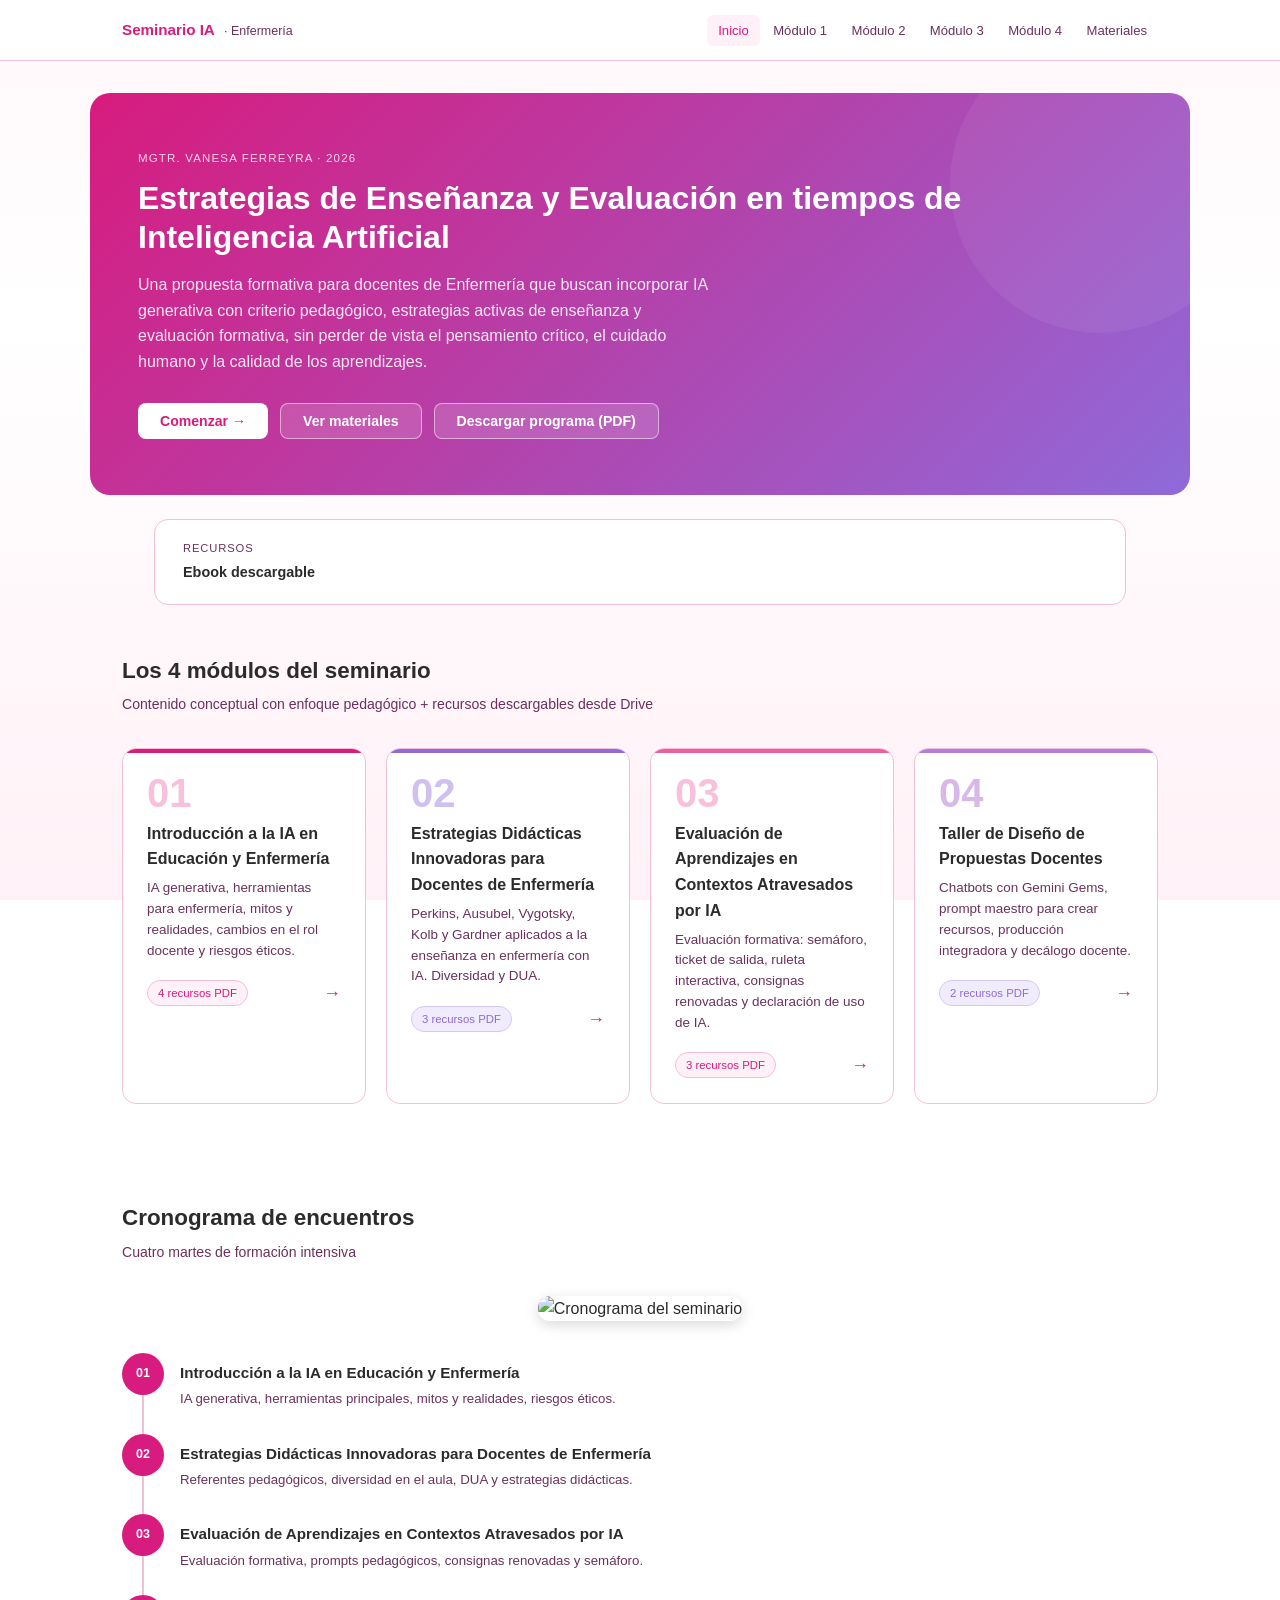
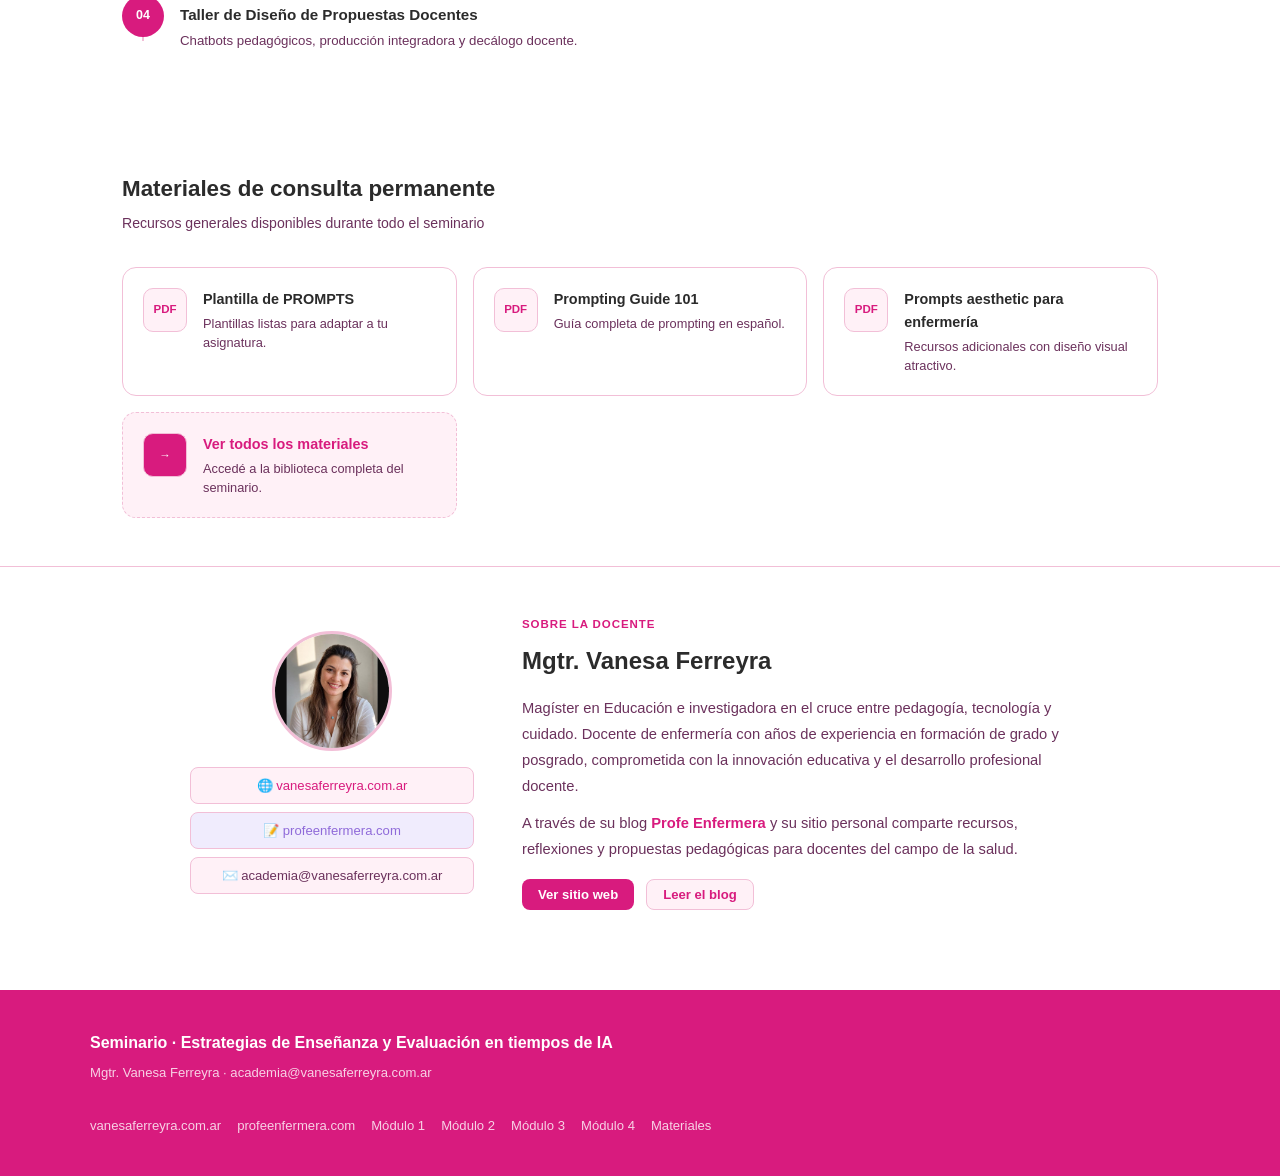
==== commit 93b66f25: "Agregar flyer del cronograma y enlace de descarga del programa en PDF" ====
--- a/index.html
+++ b/index.html
@@ -33,6 +33,7 @@
     <div class="hero-actions">
       <a href="modulo-1.html" class="btn btn-white">Comenzar →</a>
       <a href="materiales.html" class="btn btn-outline-white">Ver materiales</a>
+      <a href="https://drive.google.com/uc?export=download&id=1yLkSgwpTVBqJWUlCCqFIx0dZ1eaZfevO" target="_blank" rel="noopener" class="btn btn-outline-white">Descargar programa (PDF)</a>
     </div>
   </div>
 
@@ -94,6 +95,7 @@
         <h2>Cronograma de encuentros</h2>
         <p>Cuatro martes de formación intensiva</p>
       </div>
+      <div style="text-align:center; margin-bottom:2rem;"><img src="https://drive.google.com/uc?export=view&id=14oQZm7h9aCibQ0VhgbcJ9cAQ8xQo5Wlk" alt="Cronograma del seminario" style="max-width:420px; width:100%; border-radius:12px; box-shadow:0 4px 14px rgba(0,0,0,0.15);"></div>
       <ul class="crono-list">
         <li class="crono-item">
           <div class="crono-dot">01</div>
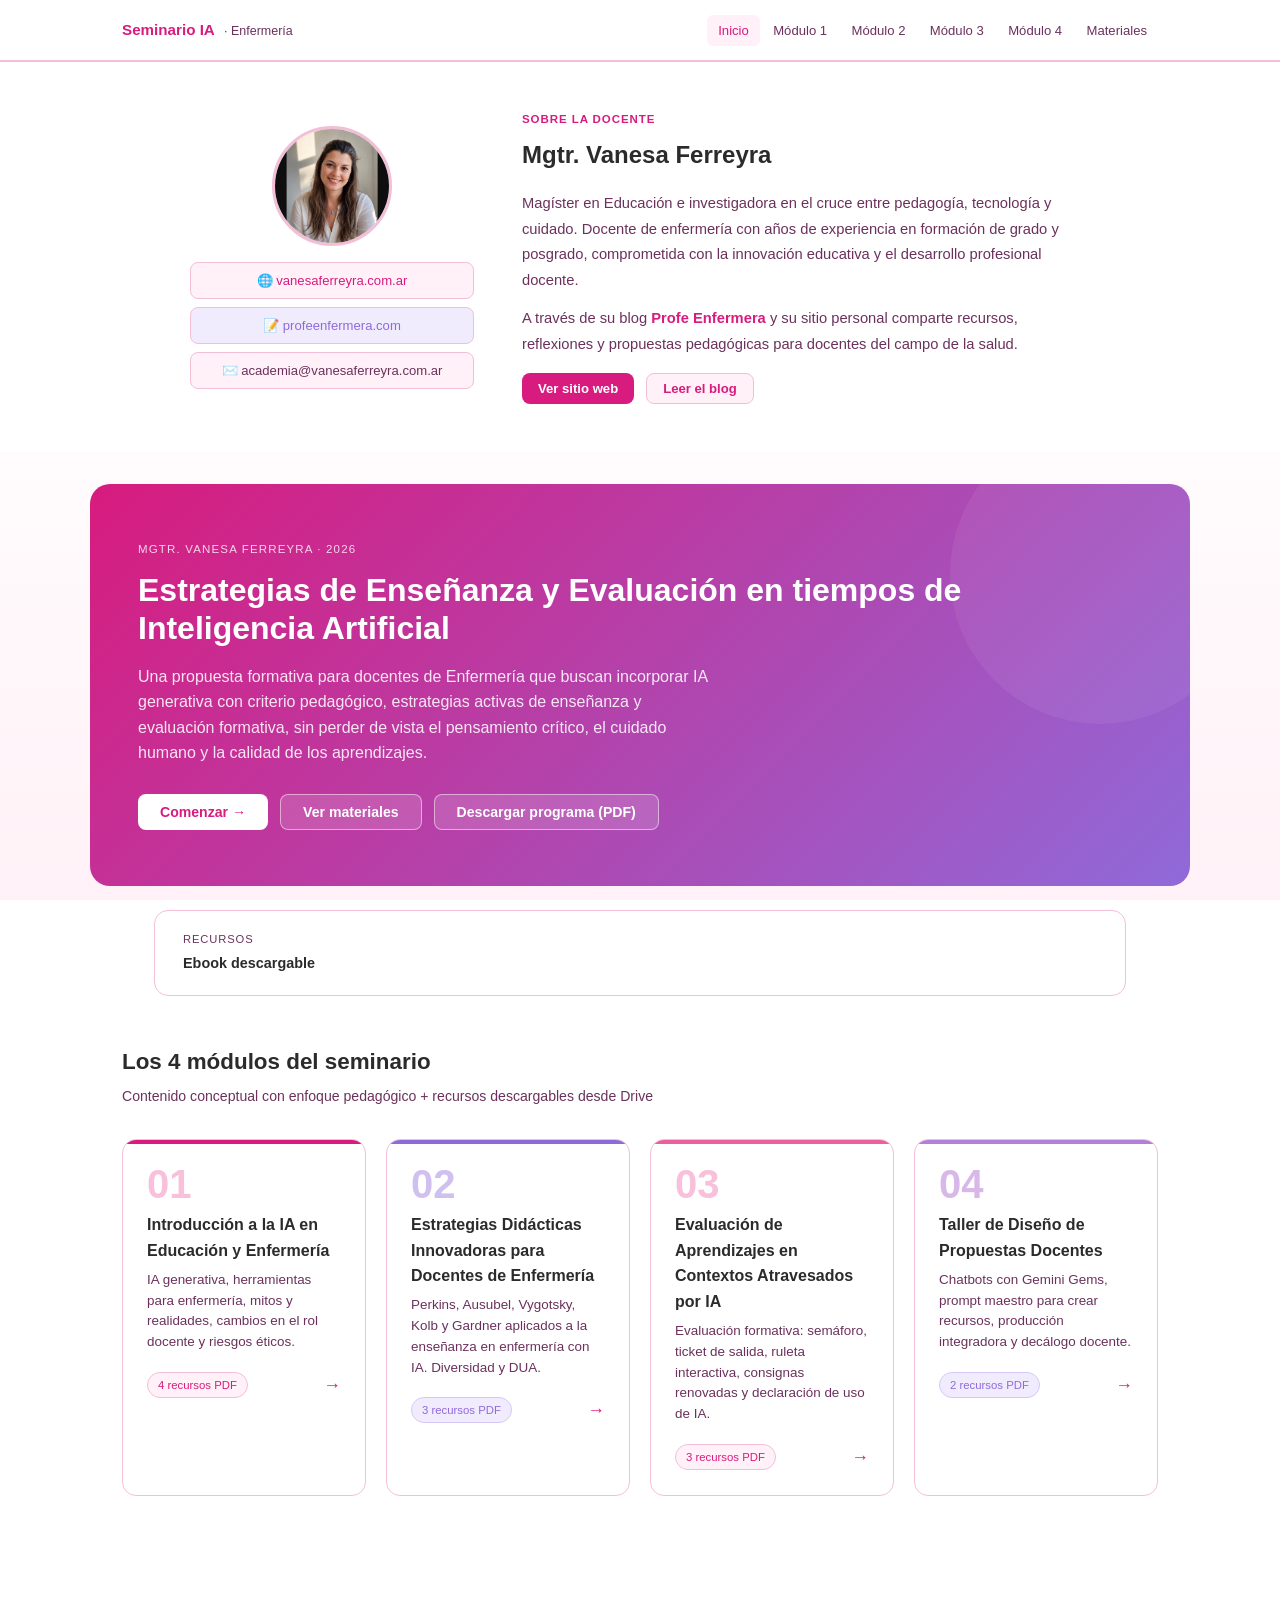
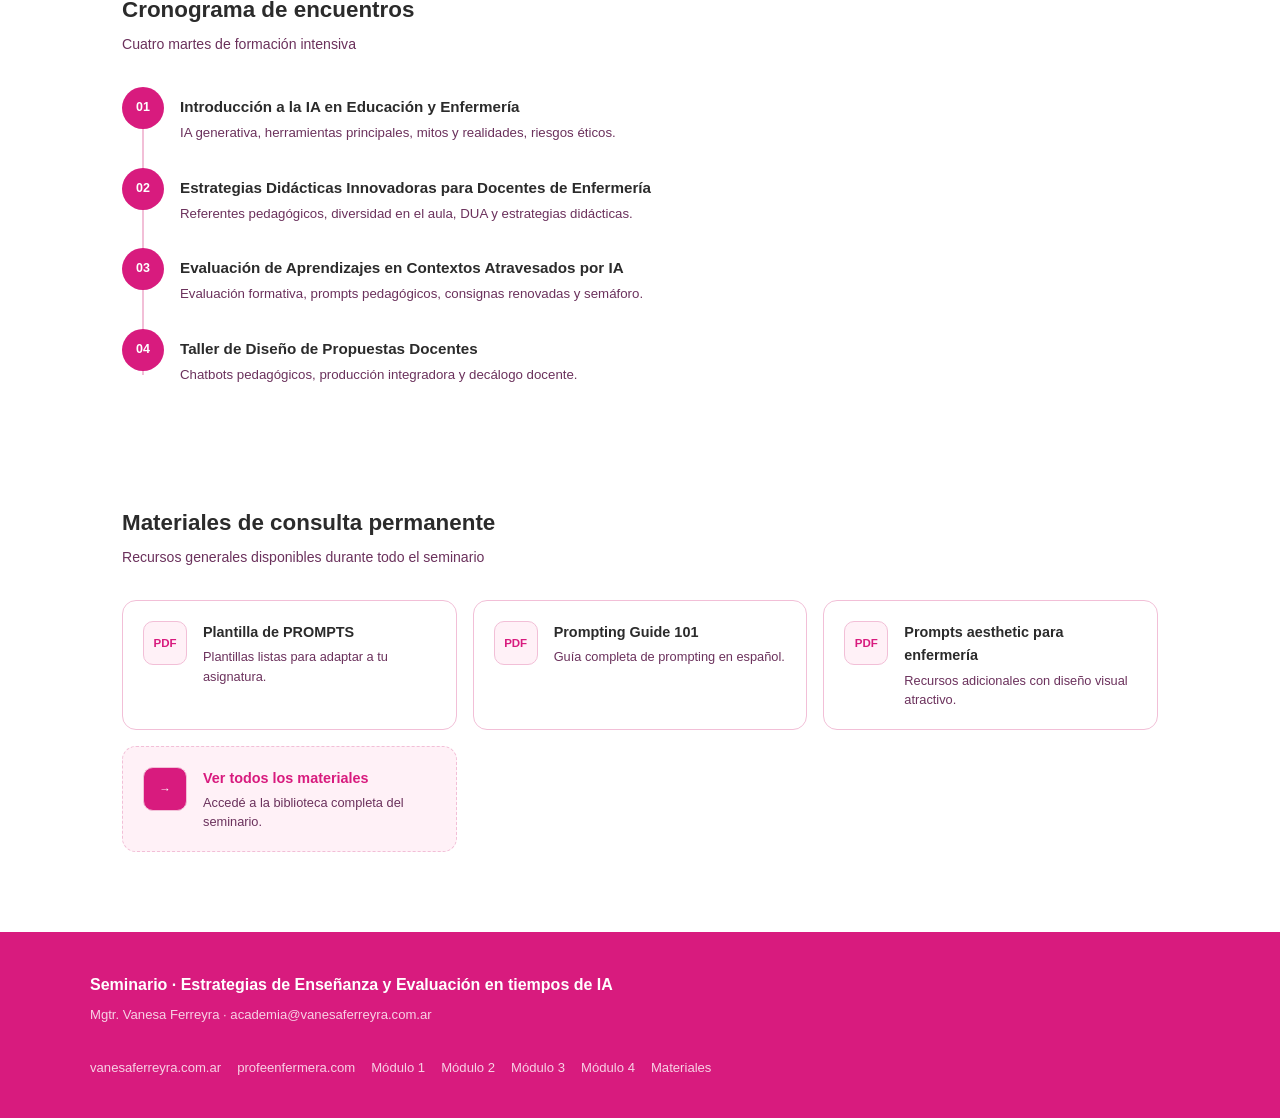
==== commit c0215113: "Update index.html" ====
--- a/index.html
+++ b/index.html
@@ -26,149 +26,8 @@
 </header>
 
 <main>
-  <div class="hero" style="max-width:1100px; margin-left:auto; margin-right:auto; margin-top:2rem; margin-bottom:0;">
-    <p class="eyebrow">Mgtr. Vanesa Ferreyra · 2026</p>
-    <h1>Estrategias de Enseñanza y Evaluación en tiempos de Inteligencia Artificial</h1>
-    <p class="lead">Una propuesta formativa para docentes de Enfermería que buscan incorporar IA generativa con criterio pedagógico, estrategias activas de enseñanza y evaluación formativa, sin perder de vista el pensamiento crítico, el cuidado humano y la calidad de los aprendizajes.</p>
-    <div class="hero-actions">
-      <a href="modulo-1.html" class="btn btn-white">Comenzar →</a>
-      <a href="materiales.html" class="btn btn-outline-white">Ver materiales</a>
-      <a href="https://drive.google.com/uc?export=download&id=1yLkSgwpTVBqJWUlCCqFIx0dZ1eaZfevO" target="_blank" rel="noopener" class="btn btn-outline-white">Descargar programa (PDF)</a>
-    </div>
-  </div>
-
-  <div class="container">
-    <div class="info-strip" style="margin-top:1.5rem;">
-      <div class="info-item">
-                <span class="info-label">Recursos</span>
-                <span class="info-value">Ebook descargable</span>
-      </div>
-      </div>
-
-    <section>
-      <div class="section-header">
-        <h2>Los 4 módulos del seminario</h2>
-        <p>Contenido conceptual con enfoque pedagógico + recursos descargables desde Drive</p>
-      </div>
-      <div class="modules-grid">
-        <a href="modulo-1.html" class="module-card m1">
-          <div class="card-num">01</div>
-          <h3>Introducción a la IA en Educación y Enfermería</h3>
-          <p>IA generativa, herramientas para enfermería, mitos y realidades, cambios en el rol docente y riesgos éticos.</p>
-          <div class="card-footer">
-            <span class="badge">4 recursos PDF</span>
-            <span class="arrow">→</span>
-          </div>
-        </a>
-        <a href="modulo-2.html" class="module-card m2">
-          <div class="card-num">02</div>
-          <h3>Estrategias Didácticas Innovadoras para Docentes de Enfermería</h3>
-          <p>Perkins, Ausubel, Vygotsky, Kolb y Gardner aplicados a la enseñanza en enfermería con IA. Diversidad y DUA.</p>
-          <div class="card-footer">
-            <span class="badge violet">3 recursos PDF</span>
-            <span class="arrow">→</span>
-          </div>
-        </a>
-        <a href="modulo-3.html" class="module-card m3">
-          <div class="card-num">03</div>
-          <h3>Evaluación de Aprendizajes en Contextos Atravesados por IA</h3>
-          <p>Evaluación formativa: semáforo, ticket de salida, ruleta interactiva, consignas renovadas y declaración de uso de IA.</p>
-          <div class="card-footer">
-            <span class="badge">3 recursos PDF</span>
-            <span class="arrow">→</span>
-          </div>
-        </a>
-        <a href="modulo-4.html" class="module-card m4">
-          <div class="card-num">04</div>
-          <h3>Taller de Diseño de Propuestas Docentes</h3>
-          <p>Chatbots con Gemini Gems, prompt maestro para crear recursos, producción integradora y decálogo docente.</p>
-          <div class="card-footer">
-            <span class="badge violet">2 recursos PDF</span>
-            <span class="arrow">→</span>
-          </div>
-        </a>
-      </div>
-    </section>
-
-    <section>
-      <div class="section-header">
-        <h2>Cronograma de encuentros</h2>
-        <p>Cuatro martes de formación intensiva</p>
-      </div>
-      <div style="text-align:center; margin-bottom:2rem;"><img src="https://drive.google.com/uc?export=view&id=14oQZm7h9aCibQ0VhgbcJ9cAQ8xQo5Wlk" alt="Cronograma del seminario" style="max-width:420px; width:100%; border-radius:12px; box-shadow:0 4px 14px rgba(0,0,0,0.15);"></div>
-      <ul class="crono-list">
-        <li class="crono-item">
-          <div class="crono-dot">01</div>
-          <div class="crono-body">
-<div class="crono-titulo">Introducción a la IA en Educación y Enfermería</div>
-            <div class="crono-desc">IA generativa, herramientas principales, mitos y realidades, riesgos éticos.</div>
-          </div>
-        </li>
-        <li class="crono-item">
-          <div class="crono-dot">02</div>
-          <div class="crono-body">
-<div class="crono-titulo">Estrategias Didácticas Innovadoras para Docentes de Enfermería</div>
-            <div class="crono-desc">Referentes pedagógicos, diversidad en el aula, DUA y estrategias didácticas.</div>
-          </div>
-        </li>
-        <li class="crono-item">
-          <div class="crono-dot">03</div>
-          <div class="crono-body">
-<div class="crono-titulo">Evaluación de Aprendizajes en Contextos Atravesados por IA</div>
-            <div class="crono-desc">Evaluación formativa, prompts pedagógicos, consignas renovadas y semáforo.</div>
-          </div>
-        </li>
-        <li class="crono-item">
-          <div class="crono-dot">04</div>
-          <div class="crono-body">
-<div class="crono-titulo">Taller de Diseño de Propuestas Docentes</div>
-            <div class="crono-desc">Chatbots pedagógicos, producción integradora y decálogo docente.</div>
-          </div>
-        </li>
-      </ul>
-    </section>
-
-    <section>
-      <div class="section-header">
-        <h2>Materiales de consulta permanente</h2>
-        <p>Recursos generales disponibles durante todo el seminario</p>
-      </div>
-      <div class="mat-grid">
-        <a href="https://drive.google.com/file/d/1xxf7FbeFFylWD41RnSIHN97Y6MqNfSrp/view?usp=sharing" target="_blank" rel="noopener" class="mat-card">
-          <div class="mat-card-icon">PDF</div>
-          <div>
-            <div class="mat-card-title">Plantilla de PROMPTS</div>
-            <div class="mat-card-desc">Plantillas listas para adaptar a tu asignatura.</div>
-          </div>
-        </a>
-        <a href="https://drive.google.com/file/d/1szyNIgpSLmJM1_2e3MrMaSGgRlUHOUMF/view?usp=sharing" target="_blank" rel="noopener" class="mat-card">
-          <div class="mat-card-icon">PDF</div>
-          <div>
-            <div class="mat-card-title">Prompting Guide 101</div>
-            <div class="mat-card-desc">Guía completa de prompting en español.</div>
-          </div>
-        </a>
-        <a href="https://drive.google.com/file/d/1QCzklN49kQYVPf1cTqtvOMLI3TJ10Muz/view?usp=sharing" target="_blank" rel="noopener" class="mat-card">
-          <div class="mat-card-icon">PDF</div>
-          <div>
-            <div class="mat-card-title">Prompts aesthetic para enfermería</div>
-            <div class="mat-card-desc">Recursos adicionales con diseño visual atractivo.</div>
-          </div>
-        </a>
-        <a href="materiales.html" class="mat-card" style="border-style: dashed; background: var(--surface-soft);">
-          <div class="mat-card-icon" style="background:var(--primary); color:white;">→</div>
-          <div>
-            <div class="mat-card-title" style="color: var(--primary);">Ver todos los materiales</div>
-            <div class="mat-card-desc">Accedé a la biblioteca completa del seminario.</div>
-          </div>
-        </a>
-      </div>
-    </section>
-  </div>
-</main>
-
-
-<section style="background: var(--surface); border-top: 1px solid var(--border); padding: 3rem 0;">
+
+    <section style="background: var(--surface); border-top: 1px solid var(--border); padding: 3rem 0;">
   <div class="container">
     <div style="display:grid; grid-template-columns:1fr 2fr; gap:3rem; align-items:center; max-width:900px; margin:0 auto;">
       <div style="text-align:center;">
@@ -193,6 +52,149 @@
   </div>
 </section>
 
+  <div class="hero" style="max-width:1100px; margin-left:auto; margin-right:auto; margin-top:2rem; margin-bottom:0;">
+    <p class="eyebrow">Mgtr. Vanesa Ferreyra · 2026</p>
+    <h1>Estrategias de Enseñanza y Evaluación en tiempos de Inteligencia Artificial</h1>
+    <p class="lead">Una propuesta formativa para docentes de Enfermería que buscan incorporar IA generativa con criterio pedagógico, estrategias activas de enseñanza y evaluación formativa, sin perder de vista el pensamiento crítico, el cuidado humano y la calidad de los aprendizajes.</p>
+    <div class="hero-actions">
+      <a href="modulo-1.html" class="btn btn-white">Comenzar →</a>
+      <a href="materiales.html" class="btn btn-outline-white">Ver materiales</a>
+      <a href="https://drive.google.com/uc?export=download&id=1yLkSgwpTVBqJWUlCCqFIx0dZ1eaZfevO" target="_blank" rel="noopener" class="btn btn-outline-white">Descargar programa (PDF)</a>
+    </div>
+  </div>
+
+  <div class="container">
+    <div class="info-strip" style="margin-top:1.5rem;">
+      <div class="info-item">
+                <span class="info-label">Recursos</span>
+                <span class="info-value">Ebook descargable</span>
+      </div>
+      </div>
+
+    <section>
+      <div class="section-header">
+        <h2>Los 4 módulos del seminario</h2>
+        <p>Contenido conceptual con enfoque pedagógico + recursos descargables desde Drive</p>
+      </div>
+      <div class="modules-grid">
+        <a href="modulo-1.html" class="module-card m1">
+          <div class="card-num">01</div>
+          <h3>Introducción a la IA en Educación y Enfermería</h3>
+          <p>IA generativa, herramientas para enfermería, mitos y realidades, cambios en el rol docente y riesgos éticos.</p>
+          <div class="card-footer">
+            <span class="badge">4 recursos PDF</span>
+            <span class="arrow">→</span>
+          </div>
+        </a>
+        <a href="modulo-2.html" class="module-card m2">
+          <div class="card-num">02</div>
+          <h3>Estrategias Didácticas Innovadoras para Docentes de Enfermería</h3>
+          <p>Perkins, Ausubel, Vygotsky, Kolb y Gardner aplicados a la enseñanza en enfermería con IA. Diversidad y DUA.</p>
+          <div class="card-footer">
+            <span class="badge violet">3 recursos PDF</span>
+            <span class="arrow">→</span>
+          </div>
+        </a>
+        <a href="modulo-3.html" class="module-card m3">
+          <div class="card-num">03</div>
+          <h3>Evaluación de Aprendizajes en Contextos Atravesados por IA</h3>
+          <p>Evaluación formativa: semáforo, ticket de salida, ruleta interactiva, consignas renovadas y declaración de uso de IA.</p>
+          <div class="card-footer">
+            <span class="badge">3 recursos PDF</span>
+            <span class="arrow">→</span>
+          </div>
+        </a>
+        <a href="modulo-4.html" class="module-card m4">
+          <div class="card-num">04</div>
+          <h3>Taller de Diseño de Propuestas Docentes</h3>
+          <p>Chatbots con Gemini Gems, prompt maestro para crear recursos, producción integradora y decálogo docente.</p>
+          <div class="card-footer">
+            <span class="badge violet">2 recursos PDF</span>
+            <span class="arrow">→</span>
+          </div>
+        </a>
+      </div>
+    </section>
+
+    <section>
+      <div class="section-header">
+        <h2>Cronograma de encuentros</h2>
+        <p>Cuatro martes de formación intensiva</p>
+      </div>
+      <ul class="crono-list">
+        <li class="crono-item">
+          <div class="crono-dot">01</div>
+          <div class="crono-body">
+<div class="crono-titulo">Introducción a la IA en Educación y Enfermería</div>
+            <div class="crono-desc">IA generativa, herramientas principales, mitos y realidades, riesgos éticos.</div>
+          </div>
+        </li>
+        <li class="crono-item">
+          <div class="crono-dot">02</div>
+          <div class="crono-body">
+<div class="crono-titulo">Estrategias Didácticas Innovadoras para Docentes de Enfermería</div>
+            <div class="crono-desc">Referentes pedagógicos, diversidad en el aula, DUA y estrategias didácticas.</div>
+          </div>
+        </li>
+        <li class="crono-item">
+          <div class="crono-dot">03</div>
+          <div class="crono-body">
+<div class="crono-titulo">Evaluación de Aprendizajes en Contextos Atravesados por IA</div>
+            <div class="crono-desc">Evaluación formativa, prompts pedagógicos, consignas renovadas y semáforo.</div>
+          </div>
+        </li>
+        <li class="crono-item">
+          <div class="crono-dot">04</div>
+          <div class="crono-body">
+<div class="crono-titulo">Taller de Diseño de Propuestas Docentes</div>
+            <div class="crono-desc">Chatbots pedagógicos, producción integradora y decálogo docente.</div>
+          </div>
+        </li>
+      </ul>
+    </section>
+
+    <section>
+      <div class="section-header">
+        <h2>Materiales de consulta permanente</h2>
+        <p>Recursos generales disponibles durante todo el seminario</p>
+      </div>
+      <div class="mat-grid">
+        <a href="https://drive.google.com/file/d/1xxf7FbeFFylWD41RnSIHN97Y6MqNfSrp/view?usp=sharing" target="_blank" rel="noopener" class="mat-card">
+          <div class="mat-card-icon">PDF</div>
+          <div>
+            <div class="mat-card-title">Plantilla de PROMPTS</div>
+            <div class="mat-card-desc">Plantillas listas para adaptar a tu asignatura.</div>
+          </div>
+        </a>
+        <a href="https://drive.google.com/file/d/1szyNIgpSLmJM1_2e3MrMaSGgRlUHOUMF/view?usp=sharing" target="_blank" rel="noopener" class="mat-card">
+          <div class="mat-card-icon">PDF</div>
+          <div>
+            <div class="mat-card-title">Prompting Guide 101</div>
+            <div class="mat-card-desc">Guía completa de prompting en español.</div>
+          </div>
+        </a>
+        <a href="https://drive.google.com/file/d/1QCzklN49kQYVPf1cTqtvOMLI3TJ10Muz/view?usp=sharing" target="_blank" rel="noopener" class="mat-card">
+          <div class="mat-card-icon">PDF</div>
+          <div>
+            <div class="mat-card-title">Prompts aesthetic para enfermería</div>
+            <div class="mat-card-desc">Recursos adicionales con diseño visual atractivo.</div>
+          </div>
+        </a>
+        <a href="materiales.html" class="mat-card" style="border-style: dashed; background: var(--surface-soft);">
+          <div class="mat-card-icon" style="background:var(--primary); color:white;">→</div>
+          <div>
+            <div class="mat-card-title" style="color: var(--primary);">Ver todos los materiales</div>
+            <div class="mat-card-desc">Accedé a la biblioteca completa del seminario.</div>
+          </div>
+        </a>
+      </div>
+    </section>
+  </div>
+</main>
+
+
+
+
 <footer class="site-footer">
   <div class="footer-inner">
     <div>
